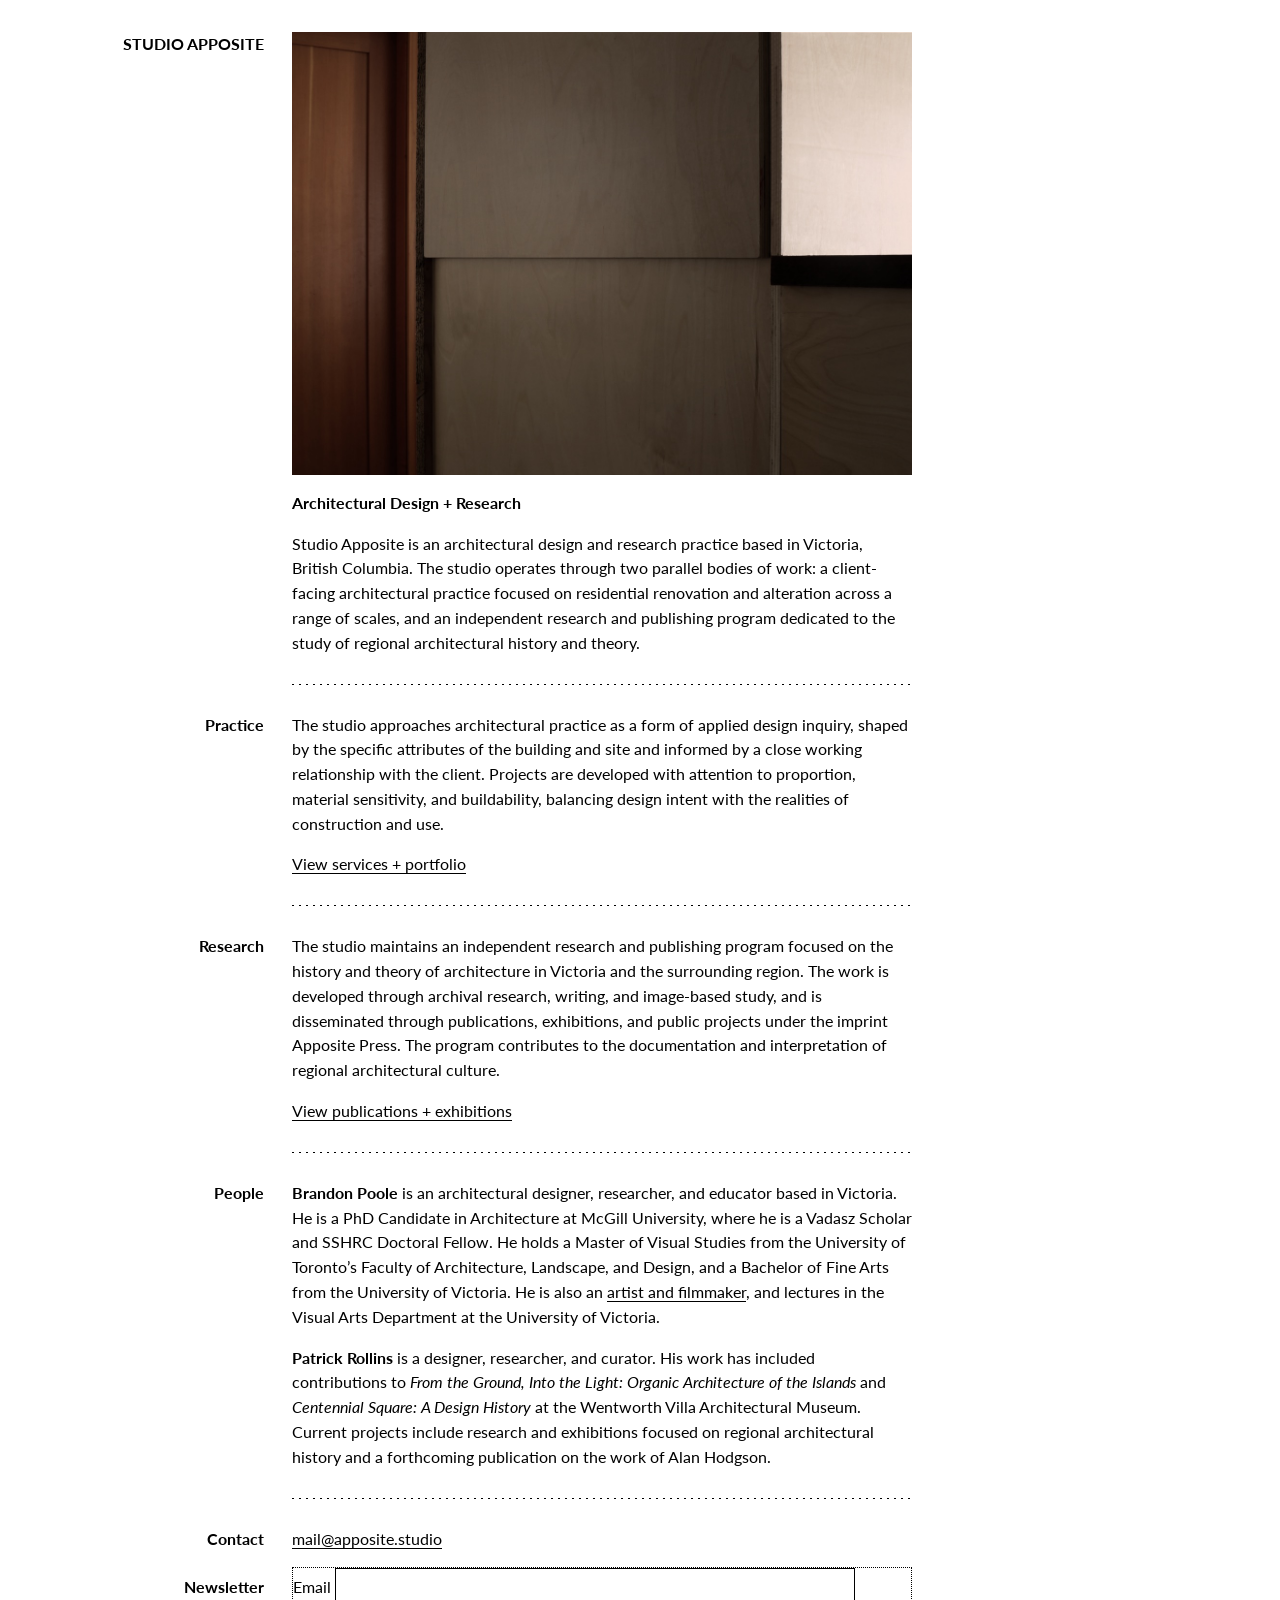
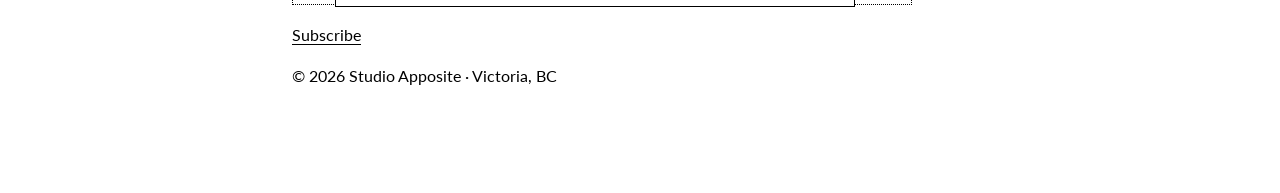
==== index.html @ 128db21f "Update index.html" ====
<!doctype html>
<html lang="en">
<head>

<!-- Google tag (gtag.js) -->
<script async src="https://www.googletagmanager.com/gtag/js?id=G-4Z03LNW37H"></script>
<script>
  window.dataLayer = window.dataLayer || [];
  function gtag(){dataLayer.push(arguments);}
  gtag('js', new Date());

  gtag('config', 'G-4Z03LNW37H');
</script>

  <meta charset="utf-8" />
  <meta name="viewport" content="width=device-width, initial-scale=1" />
  <title>Studio Apposite — Architectural Design + Research | Victoria, BC</title>
  <meta name="description" content="Studio Apposite is an architectural design and research practice based in Victoria, BC, working across renovations, additions, and small-scale interventions." />
  <link rel="icon" href="/favicon.ico" type="image/x-icon">

  <!-- Lato -->
  <link rel="preconnect" href="https://fonts.googleapis.com">
  <link rel="preconnect" href="https://fonts.gstatic.com" crossorigin>
  <link href="https://fonts.googleapis.com/css2?family=Lato:ital,wght@0,400;0,700;1,400;1,700&display=swap" rel="stylesheet">

  <style>
    /* ----------------------------- */
    /* Reset + base                   */
    /* ----------------------------- */
    * { box-sizing: border-box; }
    html, body { margin: 0; padding: 0; }

    body{
      font-family: "Lato", system-ui, -apple-system, Segoe UI, Roboto, Helvetica, Arial, sans-serif;
      font-size: 16px;
      line-height: 1.55;
      color: #000;
      background: #fff;
    }

    html{
      transform: scale(1);
      transform-origin: top left;
    }

    :root{
      --rhythm: 16px;
      --label-col: 240px;
      --gap: 28px;
      --edge: 24px;           /* calmer */
      --content-max: 620px;   /* tune: 520–680 */
    }

    .wrap{
      max-width: 980px;
      margin: 0;
      padding: var(--edge) var(--edge) calc(var(--rhythm) * 6);
    }

    p{ margin: 0 0 calc(var(--rhythm) * 1) 0; }

    .b{ font-weight: 700; }
    .i{ font-style: italic; }
    .sc{ font-variant: small-caps; letter-spacing: 0.02em; }

    /* ----------------------------- */
    /* Links (static underline)       */
    /* ----------------------------- */
    a{
      color:#000;
      text-decoration: underline;
      text-underline-offset: 3px;
      text-decoration-thickness: 1px;
    }

    /* Optional: subtle hover emphasis (no animation) */
    @media (hover:hover){
      a:hover{ text-decoration-thickness: 2px; }
    }

    /* ----------------------------- */
    /* Grid rows + labels             */
    /* ----------------------------- */
    .row{
      display: grid;
      grid-template-columns: var(--label-col) minmax(0, var(--content-max));
      column-gap: var(--gap);
      padding: calc(var(--rhythm) * 0.5) 0;
      align-items: baseline;
      justify-content: start;
    }

    .label{
      font-weight: 700;
      text-align: right;
      padding-top: 0;
    }

    .content p:last-child{ margin-bottom: 0; }

    /* ----------------------------- */
    /* Top block (image + label + text) */
    /* ----------------------------- */
    .top-block{
      grid-template-areas:
        "label media"
        "label content";
      align-items: start;
    }
    .top-block .label{ grid-area: label; }
    .top-block .top-media{ grid-area: media; }
    .top-block .top-content{ grid-area: content; }

    /* Desktop: consistent breathing room under the image */
    .top-block .top-media{
      margin-bottom: calc(var(--rhythm) * 1);
    }

    /* Prevent extra gap at end of top text before the rule */
    .top-block .top-content p:last-child{
      margin-bottom: 0;
    }
    h1.label, h2.label { margin: 0; font-size: inherit; }
    h1.top-kicker { margin: 0 0 calc(var(--rhythm) * 0.75) 0; font-size: inherit; line-height: inherit; }
    h3.b { margin: 0; font-size: inherit; line-height: inherit; }
    /* ----------------------------- */
    /* Rule separators                */
    /* ----------------------------- */
    .rule{
      height: 1px;
      width: 100%;
      background-image: repeating-linear-gradient(
        to right,
        #000 0,
        #000 2px,
        transparent 2px,
        transparent 7px
      );
      transform-origin: 0 50%;
      transform: scaleX(0);
      transition: transform 180ms linear;
    }

    .rulewrap{ margin: calc(var(--rhythm) * 0.75) 0; }

    /* ----------------------------- */
    /* Inputs (global baseline)       */
    /* ----------------------------- */
    input, button{
      font: inherit;
      color: #000;
      background: #fff;
      border: 1px solid #000;
      padding: 6px 8px;
      border-radius: 0;
    }
    button{ cursor: pointer; }
    input{ width: min(520px, 100%); }

    /* ----------------------------- */
    /* Hook image                     */
    /* ----------------------------- */
    .hook-image{
      width: 100%;
      height: auto;
      display: block;
      margin: 0;                  /* spacing handled by container (top-media) */
      border: 0px dotted #000;     /* optional */
      border-radius: 0;
      object-fit: cover;
    }
    /* Newsletter: inline field + underline action */
    .newsletter-inline{
      display: flex;
      align-items: center;
      gap: 18px;
      flex-wrap: wrap;
    }

    .newsletter-submit{
      border: 0;
      padding: 0;
      background: none;
      cursor: pointer;
      text-decoration: underline;
      text-underline-offset: 3px;
      text-decoration-thickness: 1px;
      line-height: 1;
      font: inherit;
      color: #000;
    }

    @media (hover:hover){
      .newsletter-submit:hover{ text-decoration-thickness: 2px; }
    }

    /* Make sure the email box doesn't sprawl too wide */
    .emailfield{
      border: 1px dotted #000;
      width: min(760px, 100%);
      height: 38px;
      display: block;
    }

    /* Mobile: stack naturally */
    @media (max-width: 760px){
      .newsletter-inline{ gap: 12px; }
    /* ----------------------------- */
    /* Colophon                       */
    /* ----------------------------- */
    .colophon{
      margin-top: 5px;
      font-size: 13px;
      line-height: 1.4;
    }

    /* ----------------------------- */
    /* Mobile                         */
    /* ----------------------------- */
    @media (max-width: 760px){
      html{ transform: none; }
      :root{ --edge: 16px; }

      .wrap{
        padding: var(--edge);
        padding-bottom: calc(var(--rhythm) * 6);
      }

      .row{ grid-template-columns: 1fr; }
      .label{ text-align: left; margin-bottom: 6px; padding-top: 0; }

      /* Top block order on mobile: image -> label -> text */
      .top-block{
        grid-template-areas:
          "media"
          "label"
          "content";
        padding-top: 0;
      }

      .top-block .label{
        margin-top: calc(var(--rhythm) * 0.75);
        margin-bottom: 0;
      }

      /* keep breathing room under the image on mobile */
      .top-block .top-media{
        margin-bottom: calc(var(--rhythm) * 1);
      }

      .newsletter-section .label{ padding-top: 0; }

      .newsletter-row{ gap: 12px; }
      .emailfield{ width: 100%; }
      .emailfield-right{ max-width: 52%; }
    }

    @media (prefers-reduced-motion: reduce){
      .rule{ transform: none !important; transition: none !important; }
    }
  </style>
</head>

<body>

<main class="wrap">

  <!-- Top block -->
  <section class="row top-block">
    <h1 class="label">STUDIO APPOSITE</h1>

    <div class="top-media">
      <img
        class="hook-image"
        src="assets/images/Maquinna05.jpg"
        alt="Maquinna Suite detail - Studio Apposite"
        loading="lazy"
        decoding="async"
      />
    </div>

    <div class="top-content">
      <p><span class="b">Architectural Design + Research</span></p>

      <p>
        Studio Apposite is an architectural design and research practice based in Victoria, British Columbia.
        The studio operates through two parallel bodies of work: a client-facing architectural practice focused on residential renovation and alteration across a range of scales,
        and an independent research and publishing program dedicated to the study of regional architectural history and theory.
      </p>
    </div>
  </section>

  <section class="row rulewrap" aria-hidden="true">
    <div class="label"></div>
    <div class="content"><div class="rule"></div></div>
  </section>

  <section class="row" id="practice">
    <h2 class="label">Practice</h2>
    <div class="content">
      <p>
        The studio approaches architectural practice as a form of applied design inquiry, shaped by the specific attributes of the building and site and informed by a close working relationship with the client.
        Projects are developed with attention to proportion, material sensitivity, and buildability, balancing design intent with the realities of construction and use.
      </p>
      <p><a href="practice.html">View services + portfolio</a></p>
    </div>
  </section>

  <section class="row rulewrap" aria-hidden="true">
    <div class="label"></div>
    <div class="content"><div class="rule"></div></div>
  </section>

  <section class="row" id="research">
    <h2 class="label">Research</h2>
    <div class="content">
      <p>
        The studio maintains an independent research and publishing program focused on the history and theory of architecture in Victoria and the surrounding region.
        The work is developed through archival research, writing, and image-based study, and is disseminated through publications, exhibitions, and public projects under the imprint Apposite Press.
        The program contributes to the documentation and interpretation of regional architectural culture.
      </p>

      <p><a href="research.html">View publications + exhibitions</a></p>
    </div>
  </section>

  <section class="row rulewrap" aria-hidden="true">
    <div class="label"></div>
    <div class="content"><div class="rule"></div></div>
  </section>

  <section class="row" id="people">
    <h2 class="label">People</h2>
    <div class="content">
      <p>
        <span class="b">Brandon Poole</span> is an architectural designer, researcher, and educator based in Victoria. He is a PhD Candidate in Architecture at McGill University, where he is a Vadasz Scholar and SSHRC Doctoral Fellow.
        He holds a Master of Visual Studies from the University of Toronto’s Faculty of Architecture, Landscape, and Design, and a Bachelor of Fine Arts from the University of Victoria.
        He is also an <a href="https://brandonpoole.net/">artist and filmmaker</a>, and lectures in the Visual Arts Department at the University of Victoria.
      </p>
      <p>
        <span class="b">Patrick Rollins</span> is a designer, researcher, and curator. His work has included contributions to <span class="i">From the Ground, Into the Light: Organic Architecture of the Islands</span> and
        <span class="i">Centennial Square: A Design History</span> at the Wentworth Villa Architectural Museum.
        Current projects include research and exhibitions focused on regional architectural history and a forthcoming publication on the work of Alan Hodgson.
      </p>
    </div>
  </section>

  <section class="row rulewrap" aria-hidden="true">
    <div class="label"></div>
    <div class="content"><div class="rule"></div></div>
  </section>

  <section class="row" id="contact">
    <h2 class="label">Contact</h2>
    <div class="content">
      <p><a href="mailto:mail@apposite.studio"
  onclick="gtag('event','contact_email_click',{method:'email'});">
  mail@apposite.studio</a></p>

    </div>
  </section>

  <section class="row newsletter-section" id="newsletter">
    <div class="label">Newsletter</div>
    <div class="content">
      <form
        class="newsletter-form"
        action="https://buttondown.com/api/emails/embed-subscribe/studioapposite"
        method="post"
      >
        <input type="hidden" name="tag" value="research" />
        <input type="hidden" name="metadata[source]" value="index" />

        <input type="text" name="bd_hp" tabindex="-1" autocomplete="off"
               style="position:absolute;left:-5000px;" aria-hidden="true">

        <div class="newsletter-inline">
          <label class="emailfield" for="bd-email">
            <span class="emailfield-left">Email</span>
            <input
              id="bd-email"
              type="email"
              name="email"
              required
              aria-label="Email address"
              autocomplete="email"
              inputmode="email"
            />
          </label>

          <button type="submit" class="newsletter-submit">Subscribe</button>
        </div>
      </form>
    </div>
  </section>


    <section class="row" id="colophon">
      <div class="label"></div>
      <div class="content">
        <p class="colophon">© <span id="y"></span> Studio Apposite · Victoria, BC</p>
      </div>
    </section>
</main>

<script>
  // Year
  document.getElementById("y").textContent = new Date().getFullYear();

  // Animate only the dashed rules on first view (no content opacity changes)
  const prefersReduced = window.matchMedia("(prefers-reduced-motion: reduce)").matches;
  const ruleEls = Array.from(document.querySelectorAll(".rule"));

  if (!prefersReduced && "IntersectionObserver" in window) {
    const io = new IntersectionObserver((entries) => {
      entries.forEach((entry) => {
        if (!entry.isIntersecting) return;
        const el = entry.target;
        el.style.transform = "scaleX(1)";
        io.unobserve(el);
      });
    }, { root: null, rootMargin: "0px 0px -12% 0px", threshold: 0.01 });

    ruleEls.forEach(el => io.observe(el));
  } else {
    ruleEls.forEach(el => { el.style.transform = "scaleX(1)"; });
  }

  // Buttondown honeypot guard + hint hide (only if newsletter is enabled)
  (function(){
    const hp = document.querySelector('input[name="bd_hp"]');
    const form = hp ? hp.closest("form") : null;
    if (form) {
      form.addEventListener("submit", (e) => {
        if (hp.value) e.preventDefault();
      });
    }

    const input = document.getElementById("bd-email");
    if (!input) return;
    const wrap = input.closest(".emailfield");
    if (!wrap) return;

    function sync(){
      wrap.classList.toggle("has-value", !!input.value.trim());
    }
    input.addEventListener("input", sync);
    sync();
  })();
</script>

</body>
</html>
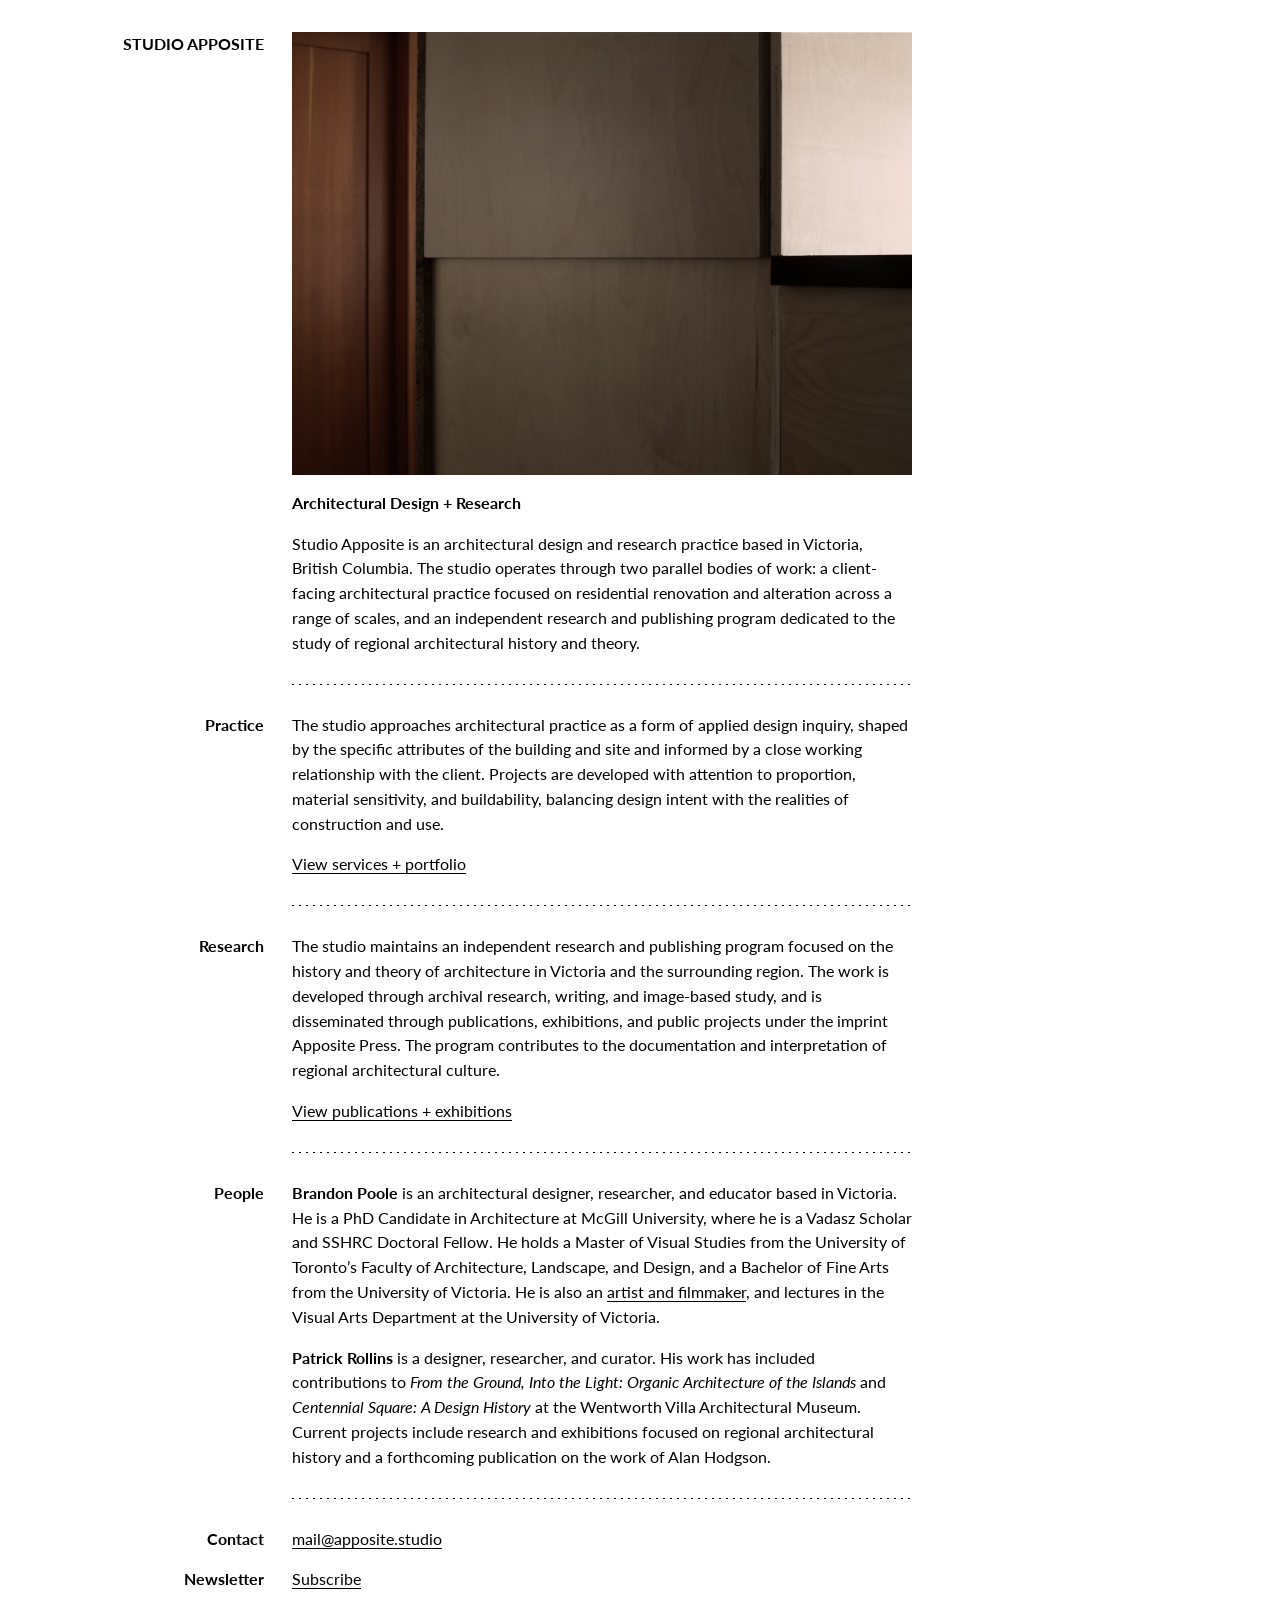
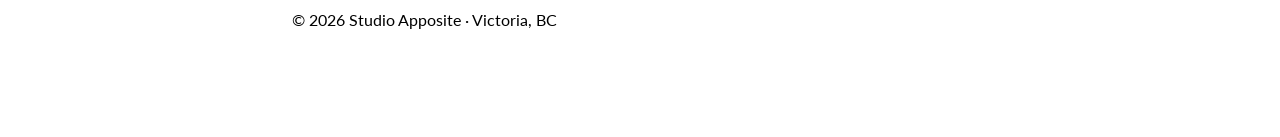
==== commit ee3ba68e: "Update index.html" ====
--- a/index.html
+++ b/index.html
@@ -257,7 +257,7 @@
 
     @media (prefers-reduced-motion: reduce){
       .rule{ transform: none !important; transition: none !important; }
-    }
+    }}
   </style>
 </head>
 
@@ -360,47 +360,22 @@
     </div>
   </section>
 
-  <section class="row newsletter-section" id="newsletter">
-    <div class="label">Newsletter</div>
-    <div class="content">
-      <form
-        class="newsletter-form"
-        action="https://buttondown.com/api/emails/embed-subscribe/studioapposite"
-        method="post"
-      >
-        <input type="hidden" name="tag" value="research" />
-        <input type="hidden" name="metadata[source]" value="index" />
-
-        <input type="text" name="bd_hp" tabindex="-1" autocomplete="off"
-               style="position:absolute;left:-5000px;" aria-hidden="true">
-
-        <div class="newsletter-inline">
-          <label class="emailfield" for="bd-email">
-            <span class="emailfield-left">Email</span>
-            <input
-              id="bd-email"
-              type="email"
-              name="email"
-              required
-              aria-label="Email address"
-              autocomplete="email"
-              inputmode="email"
-            />
-          </label>
-
-          <button type="submit" class="newsletter-submit">Subscribe</button>
-        </div>
-      </form>
-    </div>
-  </section>
-
-
-    <section class="row" id="colophon">
-      <div class="label"></div>
-      <div class="content">
-        <p class="colophon">© <span id="y"></span> Studio Apposite · Victoria, BC</p>
-      </div>
-    </section>
+  <section class="row" id="newsletter">
+    <h2 class="label">Newsletter</h2>
+    <div class="content">
+      <p><a href="https://buttondown.com/studioapposite">Subscribe</a></p>
+    </div>
+  </section>
+
+
+  <section class="row" id="colophon">
+    <div class="label"></div>
+    <div class="content">
+      <p class="colophon">© <span id="y"></span> Studio Apposite · Victoria, BC</p>
+    </div>
+  </section>
+
+
 </main>
 
 <script>
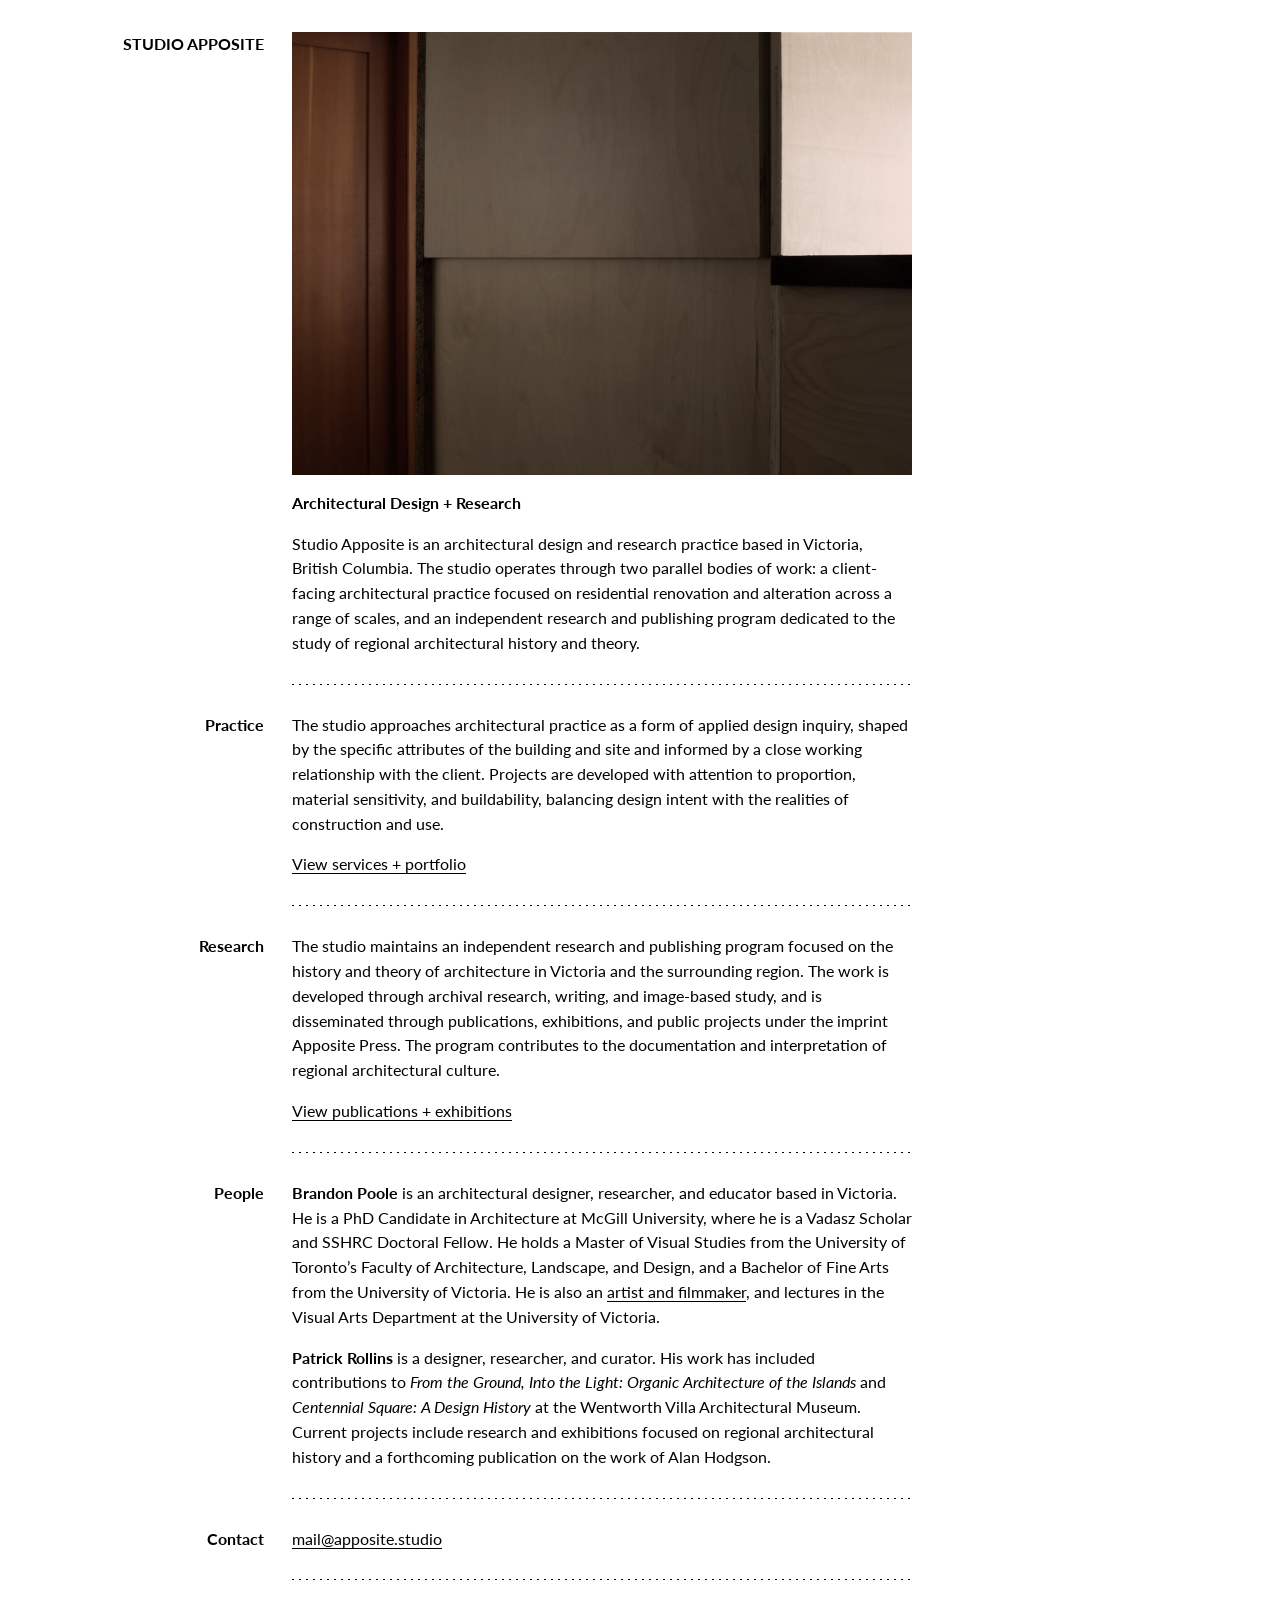
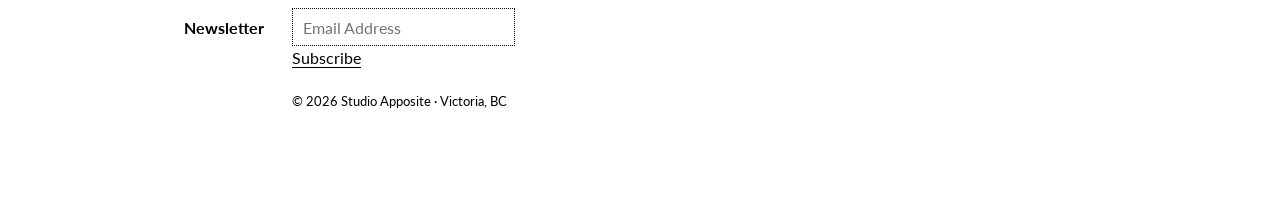
==== commit 88c33798: "Update index.html" ====
--- a/index.html
+++ b/index.html
@@ -1,16 +1,14 @@
 <!doctype html>
 <html lang="en">
 <head>
-
-<!-- Google tag (gtag.js) -->
-<script async src="https://www.googletagmanager.com/gtag/js?id=G-4Z03LNW37H"></script>
-<script>
-  window.dataLayer = window.dataLayer || [];
-  function gtag(){dataLayer.push(arguments);}
-  gtag('js', new Date());
-
-  gtag('config', 'G-4Z03LNW37H');
-</script>
+  <!-- Google tag (gtag.js) -->
+  <script async src="https://www.googletagmanager.com/gtag/js?id=G-4Z03LNW37H"></script>
+  <script>
+    window.dataLayer = window.dataLayer || [];
+    function gtag(){dataLayer.push(arguments);}
+    gtag('js', new Date());
+    gtag('config', 'G-4Z03LNW37H');
+  </script>
 
   <meta charset="utf-8" />
   <meta name="viewport" content="width=device-width, initial-scale=1" />
@@ -22,6 +20,9 @@
   <link rel="preconnect" href="https://fonts.googleapis.com">
   <link rel="preconnect" href="https://fonts.gstatic.com" crossorigin>
   <link href="https://fonts.googleapis.com/css2?family=Lato:ital,wght@0,400;0,700;1,400;1,700&display=swap" rel="stylesheet">
+
+  <!-- Kit (ConvertKit) embed script (load once) -->
+  <script async src="https://f.convertkit.com/ckjs/ck.5.js"></script>
 
   <style>
     /* ----------------------------- */
@@ -38,17 +39,12 @@
       background: #fff;
     }
 
-    html{
-      transform: scale(1);
-      transform-origin: top left;
-    }
-
     :root{
       --rhythm: 16px;
       --label-col: 240px;
       --gap: 28px;
-      --edge: 24px;           /* calmer */
-      --content-max: 620px;   /* tune: 520–680 */
+      --edge: 24px;
+      --content-max: 620px;
     }
 
     .wrap{
@@ -58,29 +54,22 @@
     }
 
     p{ margin: 0 0 calc(var(--rhythm) * 1) 0; }
-
     .b{ font-weight: 700; }
     .i{ font-style: italic; }
     .sc{ font-variant: small-caps; letter-spacing: 0.02em; }
 
-    /* ----------------------------- */
-    /* Links (static underline)       */
-    /* ----------------------------- */
+    /* Links (static underline) */
     a{
       color:#000;
       text-decoration: underline;
       text-underline-offset: 3px;
       text-decoration-thickness: 1px;
     }
-
-    /* Optional: subtle hover emphasis (no animation) */
     @media (hover:hover){
       a:hover{ text-decoration-thickness: 2px; }
     }
 
-    /* ----------------------------- */
-    /* Grid rows + labels             */
-    /* ----------------------------- */
+    /* Grid rows + labels */
     .row{
       display: grid;
       grid-template-columns: var(--label-col) minmax(0, var(--content-max));
@@ -96,11 +85,10 @@
       padding-top: 0;
     }
 
+    h1.label, h2.label { margin: 0; font-size: inherit; }
     .content p:last-child{ margin-bottom: 0; }
 
-    /* ----------------------------- */
-    /* Top block (image + label + text) */
-    /* ----------------------------- */
+    /* Top block */
     .top-block{
       grid-template-areas:
         "label media"
@@ -110,22 +98,21 @@
     .top-block .label{ grid-area: label; }
     .top-block .top-media{ grid-area: media; }
     .top-block .top-content{ grid-area: content; }
-
-    /* Desktop: consistent breathing room under the image */
-    .top-block .top-media{
-      margin-bottom: calc(var(--rhythm) * 1);
-    }
-
-    /* Prevent extra gap at end of top text before the rule */
-    .top-block .top-content p:last-child{
-      margin-bottom: 0;
-    }
-    h1.label, h2.label { margin: 0; font-size: inherit; }
-    h1.top-kicker { margin: 0 0 calc(var(--rhythm) * 0.75) 0; font-size: inherit; line-height: inherit; }
-    h3.b { margin: 0; font-size: inherit; line-height: inherit; }
-    /* ----------------------------- */
-    /* Rule separators                */
-    /* ----------------------------- */
+    .top-block .top-media{ margin-bottom: calc(var(--rhythm) * 1); }
+    .top-block .top-content p:last-child{ margin-bottom: 0; }
+
+    /* Hook image */
+    .hook-image{
+      width: 100%;
+      height: auto;
+      display: block;
+      margin: 0;
+      border: 0;
+      border-radius: 0;
+      object-fit: cover;
+    }
+
+    /* Rule separators */
     .rule{
       height: 1px;
       width: 100%;
@@ -140,74 +127,9 @@
       transform: scaleX(0);
       transition: transform 180ms linear;
     }
-
     .rulewrap{ margin: calc(var(--rhythm) * 0.75) 0; }
 
-    /* ----------------------------- */
-    /* Inputs (global baseline)       */
-    /* ----------------------------- */
-    input, button{
-      font: inherit;
-      color: #000;
-      background: #fff;
-      border: 1px solid #000;
-      padding: 6px 8px;
-      border-radius: 0;
-    }
-    button{ cursor: pointer; }
-    input{ width: min(520px, 100%); }
-
-    /* ----------------------------- */
-    /* Hook image                     */
-    /* ----------------------------- */
-    .hook-image{
-      width: 100%;
-      height: auto;
-      display: block;
-      margin: 0;                  /* spacing handled by container (top-media) */
-      border: 0px dotted #000;     /* optional */
-      border-radius: 0;
-      object-fit: cover;
-    }
-    /* Newsletter: inline field + underline action */
-    .newsletter-inline{
-      display: flex;
-      align-items: center;
-      gap: 18px;
-      flex-wrap: wrap;
-    }
-
-    .newsletter-submit{
-      border: 0;
-      padding: 0;
-      background: none;
-      cursor: pointer;
-      text-decoration: underline;
-      text-underline-offset: 3px;
-      text-decoration-thickness: 1px;
-      line-height: 1;
-      font: inherit;
-      color: #000;
-    }
-
-    @media (hover:hover){
-      .newsletter-submit:hover{ text-decoration-thickness: 2px; }
-    }
-
-    /* Make sure the email box doesn't sprawl too wide */
-    .emailfield{
-      border: 1px dotted #000;
-      width: min(760px, 100%);
-      height: 38px;
-      display: block;
-    }
-
-    /* Mobile: stack naturally */
-    @media (max-width: 760px){
-      .newsletter-inline{ gap: 12px; }
-    /* ----------------------------- */
-    /* Colophon                       */
-    /* ----------------------------- */
+    /* Colophon */
     .colophon{
       margin-top: 5px;
       font-size: 13px;
@@ -215,10 +137,85 @@
     }
 
     /* ----------------------------- */
+    /* Kit inline form — Apposite overrides */
+    /* ----------------------------- */
+    .apposite-kit{ max-width: 100% !important; }
+
+    .apposite-kit .formkit-fields{
+      margin: 0 !important;
+      align-items: center !important;
+    }
+
+    /* Use flex gap if present; fall back to margins */
+    .apposite-kit .formkit-fields{ gap: 18px !important; }
+
+    .apposite-kit .formkit-field,
+    .apposite-kit .formkit-submit{
+      margin: 0 !important;
+    }
+
+    .apposite-kit .formkit-input{
+      border: 1px dotted #000 !important;
+      border-radius: 0 !important;
+      background: transparent !important;
+      color: #000 !important;
+      padding: 6px 10px !important;
+      font: inherit !important;
+      height: 38px !important;
+      line-height: 1.2 !important;
+    }
+    .apposite-kit .formkit-input:focus{
+      outline: none !important;
+      border-color: #000 !important;
+    }
+
+    /* Button behaves like underlined link */
+    .apposite-kit .formkit-submit{
+      background: none !important;
+      color: #000 !important;
+      border: 0 !important;
+      border-radius: 0 !important;
+      padding: 0 !important;
+      font: inherit !important;
+      width: auto !important;
+      cursor: pointer !important;
+      margin-bottom: 0 !important;
+    }
+    .apposite-kit .formkit-submit > span{
+      display: inline !important;
+      padding: 0 !important;
+      text-decoration: underline !important;
+      text-underline-offset: 3px !important;
+      text-decoration-thickness: 1px !important;
+      background: none !important;
+    }
+    @media (hover:hover){
+      .apposite-kit .formkit-submit:hover > span{
+        text-decoration-thickness: 2px !important;
+      }
+    }
+
+    /* Hide “Built with Kit” */
+    .apposite-kit .formkit-powered-by-convertkit-container{
+      display: none !important;
+    }
+
+    /* Alerts: keep minimal */
+    .apposite-kit .formkit-alert{
+      border: 1px dotted #000 !important;
+      border-radius: 0 !important;
+      background: transparent !important;
+      color: #000 !important;
+      padding: 8px 10px !important;
+      margin: 12px 0 0 0 !important;
+      text-align: left !important;
+    }
+    .apposite-kit .formkit-alert:empty{ display: none !important; }
+
+    /* ----------------------------- */
     /* Mobile                         */
     /* ----------------------------- */
     @media (max-width: 760px){
-      html{ transform: none; }
       :root{ --edge: 16px; }
 
       .wrap{
@@ -243,186 +240,190 @@
         margin-bottom: 0;
       }
 
-      /* keep breathing room under the image on mobile */
       .top-block .top-media{
         margin-bottom: calc(var(--rhythm) * 1);
       }
-
-      .newsletter-section .label{ padding-top: 0; }
-
-      .newsletter-row{ gap: 12px; }
-      .emailfield{ width: 100%; }
-      .emailfield-right{ max-width: 52%; }
     }
 
     @media (prefers-reduced-motion: reduce){
       .rule{ transform: none !important; transition: none !important; }
-    }}
+    }
   </style>
 </head>
 
 <body>
-
-<main class="wrap">
-
-  <!-- Top block -->
-  <section class="row top-block">
-    <h1 class="label">STUDIO APPOSITE</h1>
-
-    <div class="top-media">
-      <img
-        class="hook-image"
-        src="assets/images/Maquinna05.jpg"
-        alt="Maquinna Suite detail - Studio Apposite"
-        loading="lazy"
-        decoding="async"
-      />
-    </div>
-
-    <div class="top-content">
-      <p><span class="b">Architectural Design + Research</span></p>
-
-      <p>
-        Studio Apposite is an architectural design and research practice based in Victoria, British Columbia.
-        The studio operates through two parallel bodies of work: a client-facing architectural practice focused on residential renovation and alteration across a range of scales,
-        and an independent research and publishing program dedicated to the study of regional architectural history and theory.
-      </p>
-    </div>
-  </section>
-
-  <section class="row rulewrap" aria-hidden="true">
-    <div class="label"></div>
-    <div class="content"><div class="rule"></div></div>
-  </section>
-
-  <section class="row" id="practice">
-    <h2 class="label">Practice</h2>
-    <div class="content">
-      <p>
-        The studio approaches architectural practice as a form of applied design inquiry, shaped by the specific attributes of the building and site and informed by a close working relationship with the client.
-        Projects are developed with attention to proportion, material sensitivity, and buildability, balancing design intent with the realities of construction and use.
-      </p>
-      <p><a href="practice.html">View services + portfolio</a></p>
-    </div>
-  </section>
-
-  <section class="row rulewrap" aria-hidden="true">
-    <div class="label"></div>
-    <div class="content"><div class="rule"></div></div>
-  </section>
-
-  <section class="row" id="research">
-    <h2 class="label">Research</h2>
-    <div class="content">
-      <p>
-        The studio maintains an independent research and publishing program focused on the history and theory of architecture in Victoria and the surrounding region.
-        The work is developed through archival research, writing, and image-based study, and is disseminated through publications, exhibitions, and public projects under the imprint Apposite Press.
-        The program contributes to the documentation and interpretation of regional architectural culture.
-      </p>
-
-      <p><a href="research.html">View publications + exhibitions</a></p>
-    </div>
-  </section>
-
-  <section class="row rulewrap" aria-hidden="true">
-    <div class="label"></div>
-    <div class="content"><div class="rule"></div></div>
-  </section>
-
-  <section class="row" id="people">
-    <h2 class="label">People</h2>
-    <div class="content">
-      <p>
-        <span class="b">Brandon Poole</span> is an architectural designer, researcher, and educator based in Victoria. He is a PhD Candidate in Architecture at McGill University, where he is a Vadasz Scholar and SSHRC Doctoral Fellow.
-        He holds a Master of Visual Studies from the University of Toronto’s Faculty of Architecture, Landscape, and Design, and a Bachelor of Fine Arts from the University of Victoria.
-        He is also an <a href="https://brandonpoole.net/">artist and filmmaker</a>, and lectures in the Visual Arts Department at the University of Victoria.
-      </p>
-      <p>
-        <span class="b">Patrick Rollins</span> is a designer, researcher, and curator. His work has included contributions to <span class="i">From the Ground, Into the Light: Organic Architecture of the Islands</span> and
-        <span class="i">Centennial Square: A Design History</span> at the Wentworth Villa Architectural Museum.
-        Current projects include research and exhibitions focused on regional architectural history and a forthcoming publication on the work of Alan Hodgson.
-      </p>
-    </div>
-  </section>
-
-  <section class="row rulewrap" aria-hidden="true">
-    <div class="label"></div>
-    <div class="content"><div class="rule"></div></div>
-  </section>
-
-  <section class="row" id="contact">
-    <h2 class="label">Contact</h2>
-    <div class="content">
-      <p><a href="mailto:mail@apposite.studio"
-  onclick="gtag('event','contact_email_click',{method:'email'});">
-  mail@apposite.studio</a></p>
-
-    </div>
-  </section>
-
-  <section class="row" id="newsletter">
-    <h2 class="label">Newsletter</h2>
-    <div class="content">
-      <p><a href="https://buttondown.com/studioapposite">Subscribe</a></p>
-    </div>
-  </section>
-
-
-  <section class="row" id="colophon">
-    <div class="label"></div>
-    <div class="content">
-      <p class="colophon">© <span id="y"></span> Studio Apposite · Victoria, BC</p>
-    </div>
-  </section>
-
-
-</main>
-
-<script>
-  // Year
-  document.getElementById("y").textContent = new Date().getFullYear();
-
-  // Animate only the dashed rules on first view (no content opacity changes)
-  const prefersReduced = window.matchMedia("(prefers-reduced-motion: reduce)").matches;
-  const ruleEls = Array.from(document.querySelectorAll(".rule"));
-
-  if (!prefersReduced && "IntersectionObserver" in window) {
-    const io = new IntersectionObserver((entries) => {
-      entries.forEach((entry) => {
-        if (!entry.isIntersecting) return;
-        const el = entry.target;
-        el.style.transform = "scaleX(1)";
-        io.unobserve(el);
-      });
-    }, { root: null, rootMargin: "0px 0px -12% 0px", threshold: 0.01 });
-
-    ruleEls.forEach(el => io.observe(el));
-  } else {
-    ruleEls.forEach(el => { el.style.transform = "scaleX(1)"; });
-  }
-
-  // Buttondown honeypot guard + hint hide (only if newsletter is enabled)
-  (function(){
-    const hp = document.querySelector('input[name="bd_hp"]');
-    const form = hp ? hp.closest("form") : null;
-    if (form) {
-      form.addEventListener("submit", (e) => {
-        if (hp.value) e.preventDefault();
-      });
-    }
-
-    const input = document.getElementById("bd-email");
-    if (!input) return;
-    const wrap = input.closest(".emailfield");
-    if (!wrap) return;
-
-    function sync(){
-      wrap.classList.toggle("has-value", !!input.value.trim());
-    }
-    input.addEventListener("input", sync);
-    sync();
-  })();
-</script>
-
+  <main class="wrap">
+
+    <!-- Top block -->
+    <section class="row top-block">
+      <h1 class="label">STUDIO APPOSITE</h1>
+
+      <div class="top-media">
+        <img
+          class="hook-image"
+          src="assets/images/Maquinna05.jpg"
+          alt="Maquinna Suite detail — Studio Apposite"
+          loading="lazy"
+          decoding="async"
+        />
+      </div>
+
+      <div class="top-content">
+        <p><span class="b">Architectural Design + Research</span></p>
+        <p>
+          Studio Apposite is an architectural design and research practice based in Victoria, British Columbia.
+          The studio operates through two parallel bodies of work: a client-facing architectural practice focused on residential renovation and alteration across a range of scales,
+          and an independent research and publishing program dedicated to the study of regional architectural history and theory.
+        </p>
+      </div>
+    </section>
+
+    <section class="row rulewrap" aria-hidden="true">
+      <div class="label"></div>
+      <div class="content"><div class="rule"></div></div>
+    </section>
+
+    <section class="row" id="practice">
+      <h2 class="label">Practice</h2>
+      <div class="content">
+        <p>
+          The studio approaches architectural practice as a form of applied design inquiry, shaped by the specific attributes of the building and site and informed by a close working relationship with the client.
+          Projects are developed with attention to proportion, material sensitivity, and buildability, balancing design intent with the realities of construction and use.
+        </p>
+        <p><a href="practice.html">View services + portfolio</a></p>
+      </div>
+    </section>
+
+    <section class="row rulewrap" aria-hidden="true">
+      <div class="label"></div>
+      <div class="content"><div class="rule"></div></div>
+    </section>
+
+    <section class="row" id="research">
+      <h2 class="label">Research</h2>
+      <div class="content">
+        <p>
+          The studio maintains an independent research and publishing program focused on the history and theory of architecture in Victoria and the surrounding region.
+          The work is developed through archival research, writing, and image-based study, and is disseminated through publications, exhibitions, and public projects under the imprint Apposite Press.
+          The program contributes to the documentation and interpretation of regional architectural culture.
+        </p>
+        <p><a href="research.html">View publications + exhibitions</a></p>
+      </div>
+    </section>
+
+    <section class="row rulewrap" aria-hidden="true">
+      <div class="label"></div>
+      <div class="content"><div class="rule"></div></div>
+    </section>
+
+    <section class="row" id="people">
+      <h2 class="label">People</h2>
+      <div class="content">
+        <p>
+          <span class="b">Brandon Poole</span> is an architectural designer, researcher, and educator based in Victoria. He is a PhD Candidate in Architecture at McGill University, where he is a Vadasz Scholar and SSHRC Doctoral Fellow.
+          He holds a Master of Visual Studies from the University of Toronto’s Faculty of Architecture, Landscape, and Design, and a Bachelor of Fine Arts from the University of Victoria.
+          He is also an <a href="https://brandonpoole.net/">artist and filmmaker</a>, and lectures in the Visual Arts Department at the University of Victoria.
+        </p>
+        <p>
+          <span class="b">Patrick Rollins</span> is a designer, researcher, and curator. His work has included contributions to <span class="i">From the Ground, Into the Light: Organic Architecture of the Islands</span> and
+          <span class="i">Centennial Square: A Design History</span> at the Wentworth Villa Architectural Museum.
+          Current projects include research and exhibitions focused on regional architectural history and a forthcoming publication on the work of Alan Hodgson.
+        </p>
+      </div>
+    </section>
+
+    <section class="row rulewrap" aria-hidden="true">
+      <div class="label"></div>
+      <div class="content"><div class="rule"></div></div>
+    </section>
+
+    <section class="row" id="contact">
+      <h2 class="label">Contact</h2>
+      <div class="content">
+        <p>
+          <a href="mailto:mail@apposite.studio"
+             onclick="gtag('event','contact_email_click',{method:'email'});">
+            mail@apposite.studio
+          </a>
+        </p>
+      </div>
+    </section>
+
+    <section class="row rulewrap" aria-hidden="true">
+      <div class="label"></div>
+      <div class="content"><div class="rule"></div></div>
+    </section>
+
+    <section class="row" id="newsletter">
+      <h2 class="label">Newsletter</h2>
+      <div class="content">
+        <form
+          action="https://app.kit.com/forms/8946151/subscriptions"
+          class="seva-form formkit-form apposite-kit"
+          method="post"
+          data-sv-form="8946151"
+          data-uid="f116d056d3"
+          data-format="inline"
+          data-version="5"
+        >
+          <div data-style="clean">
+            <ul class="formkit-alert formkit-alert-error" data-element="errors" data-group="alert"></ul>
+
+            <div data-element="fields" data-stacked="false" class="seva-fields formkit-fields">
+              <div class="formkit-field">
+                <input
+                  class="formkit-input"
+                  name="email_address"
+                  aria-label="Email Address"
+                  placeholder="Email Address"
+                  required
+                  type="email"
+                  autocomplete="email"
+                  inputmode="email"
+                >
+              </div>
+
+              <button data-element="submit" class="formkit-submit">
+                <span>Subscribe</span>
+              </button>
+            </div>
+
+            <div class="formkit-alert formkit-alert-success" data-element="success" data-group="alert"></div>
+          </div>
+        </form>
+      </div>
+    </section>
+
+    <section class="row" id="colophon">
+      <div class="label"></div>
+      <div class="content">
+        <p class="colophon">© <span id="y"></span> Studio Apposite · Victoria, BC</p>
+      </div>
+    </section>
+
+  </main>
+
+  <script>
+    // Year
+    document.getElementById("y").textContent = new Date().getFullYear();
+
+    // Animate dashed rules on first view
+    const prefersReduced = window.matchMedia("(prefers-reduced-motion: reduce)").matches;
+    const ruleEls = Array.from(document.querySelectorAll(".rule"));
+
+    if (!prefersReduced && "IntersectionObserver" in window) {
+      const io = new IntersectionObserver((entries) => {
+        entries.forEach((entry) => {
+          if (!entry.isIntersecting) return;
+          entry.target.style.transform = "scaleX(1)";
+          io.unobserve(entry.target);
+        });
+      }, { root: null, rootMargin: "0px 0px -12% 0px", threshold: 0.01 });
+
+      ruleEls.forEach(el => io.observe(el));
+    } else {
+      ruleEls.forEach(el => { el.style.transform = "scaleX(1)"; });
+    }
+  </script>
 </body>
 </html>
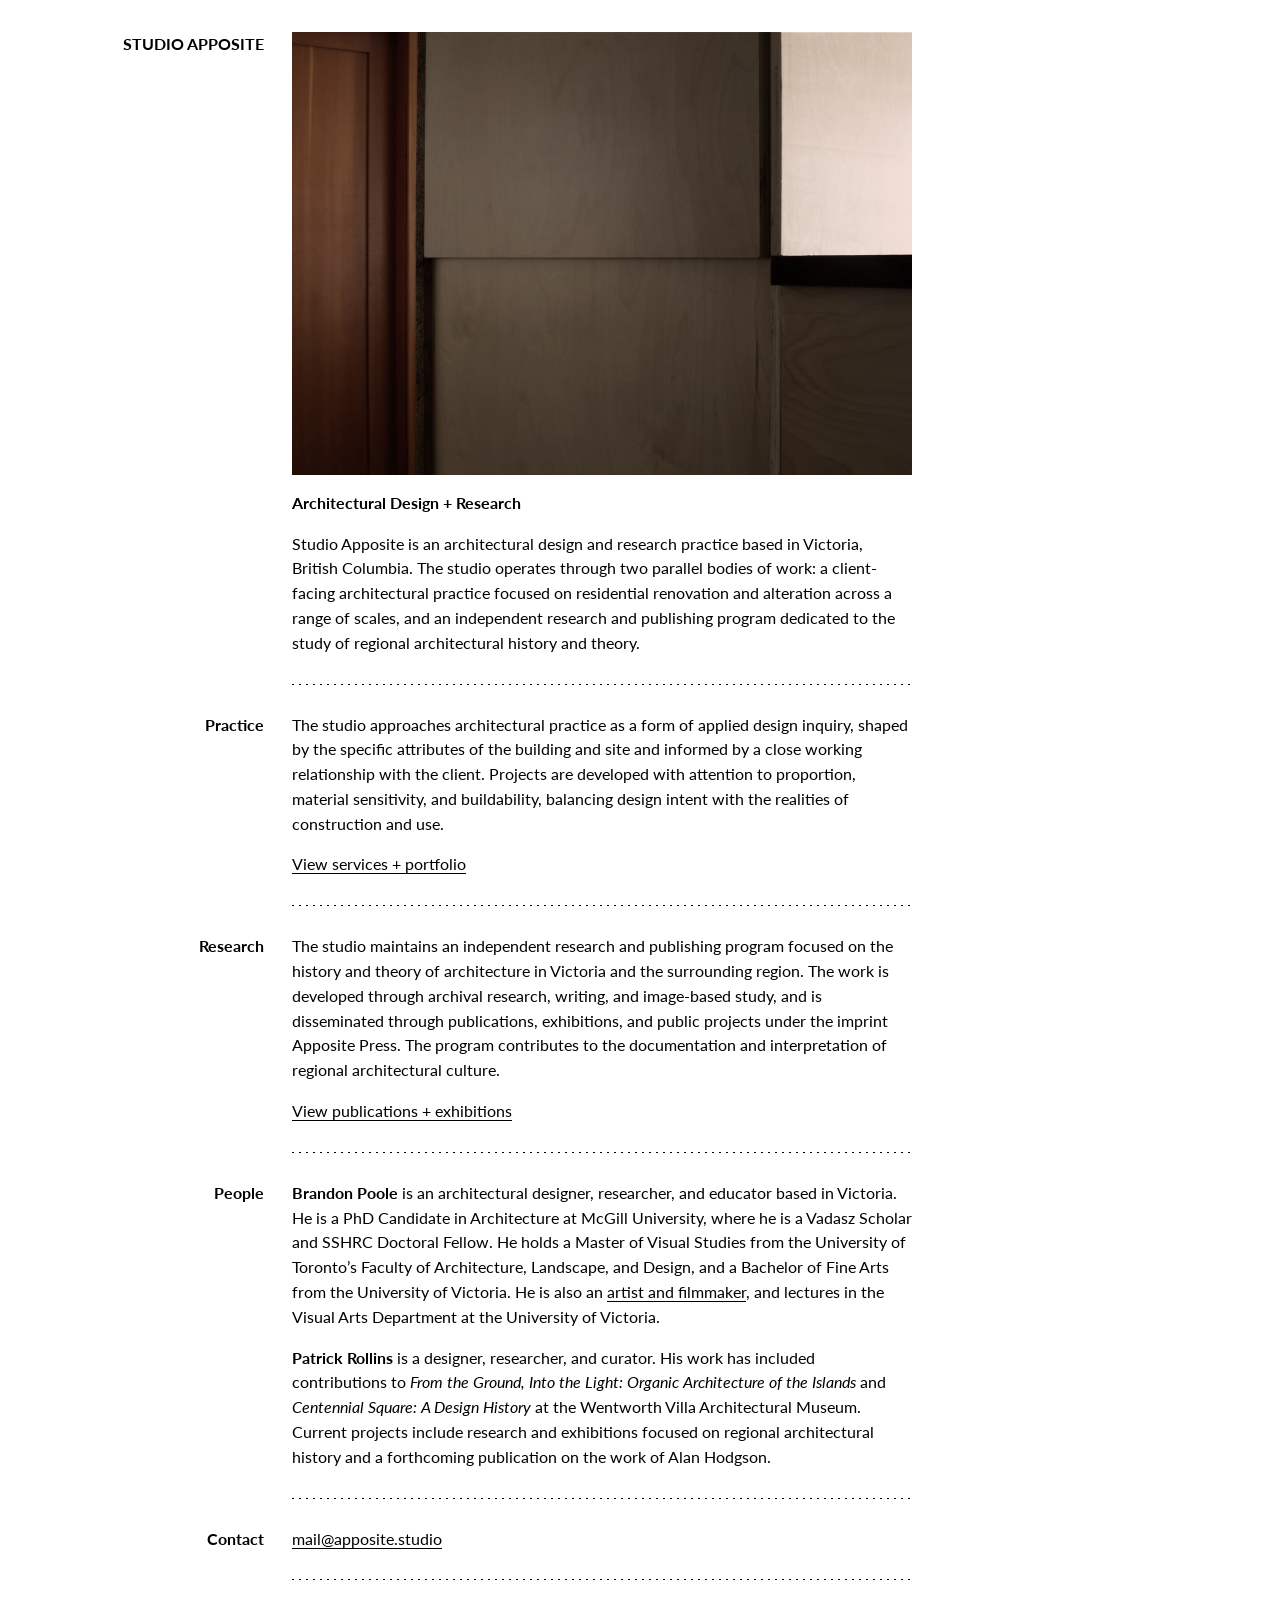
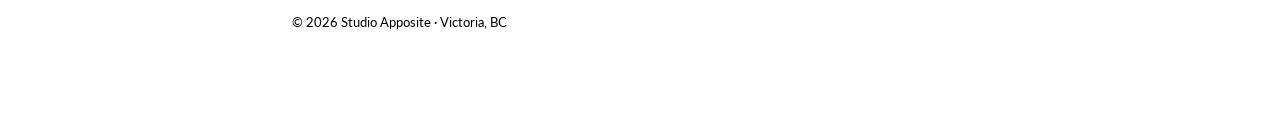
==== commit 6eb54a7e: "new" ====
--- a/index.html
+++ b/index.html
@@ -354,46 +354,6 @@
       <div class="content"><div class="rule"></div></div>
     </section>
 
-    <section class="row" id="newsletter">
-      <h2 class="label">Newsletter</h2>
-      <div class="content">
-        <form
-          action="https://app.kit.com/forms/8946151/subscriptions"
-          class="seva-form formkit-form apposite-kit"
-          method="post"
-          data-sv-form="8946151"
-          data-uid="f116d056d3"
-          data-format="inline"
-          data-version="5"
-        >
-          <div data-style="clean">
-            <ul class="formkit-alert formkit-alert-error" data-element="errors" data-group="alert"></ul>
-
-            <div data-element="fields" data-stacked="false" class="seva-fields formkit-fields">
-              <div class="formkit-field">
-                <input
-                  class="formkit-input"
-                  name="email_address"
-                  aria-label="Email Address"
-                  placeholder="Email Address"
-                  required
-                  type="email"
-                  autocomplete="email"
-                  inputmode="email"
-                >
-              </div>
-
-              <button data-element="submit" class="formkit-submit">
-                <span>Subscribe</span>
-              </button>
-            </div>
-
-            <div class="formkit-alert formkit-alert-success" data-element="success" data-group="alert"></div>
-          </div>
-        </form>
-      </div>
-    </section>
-
     <section class="row" id="colophon">
       <div class="label"></div>
       <div class="content">
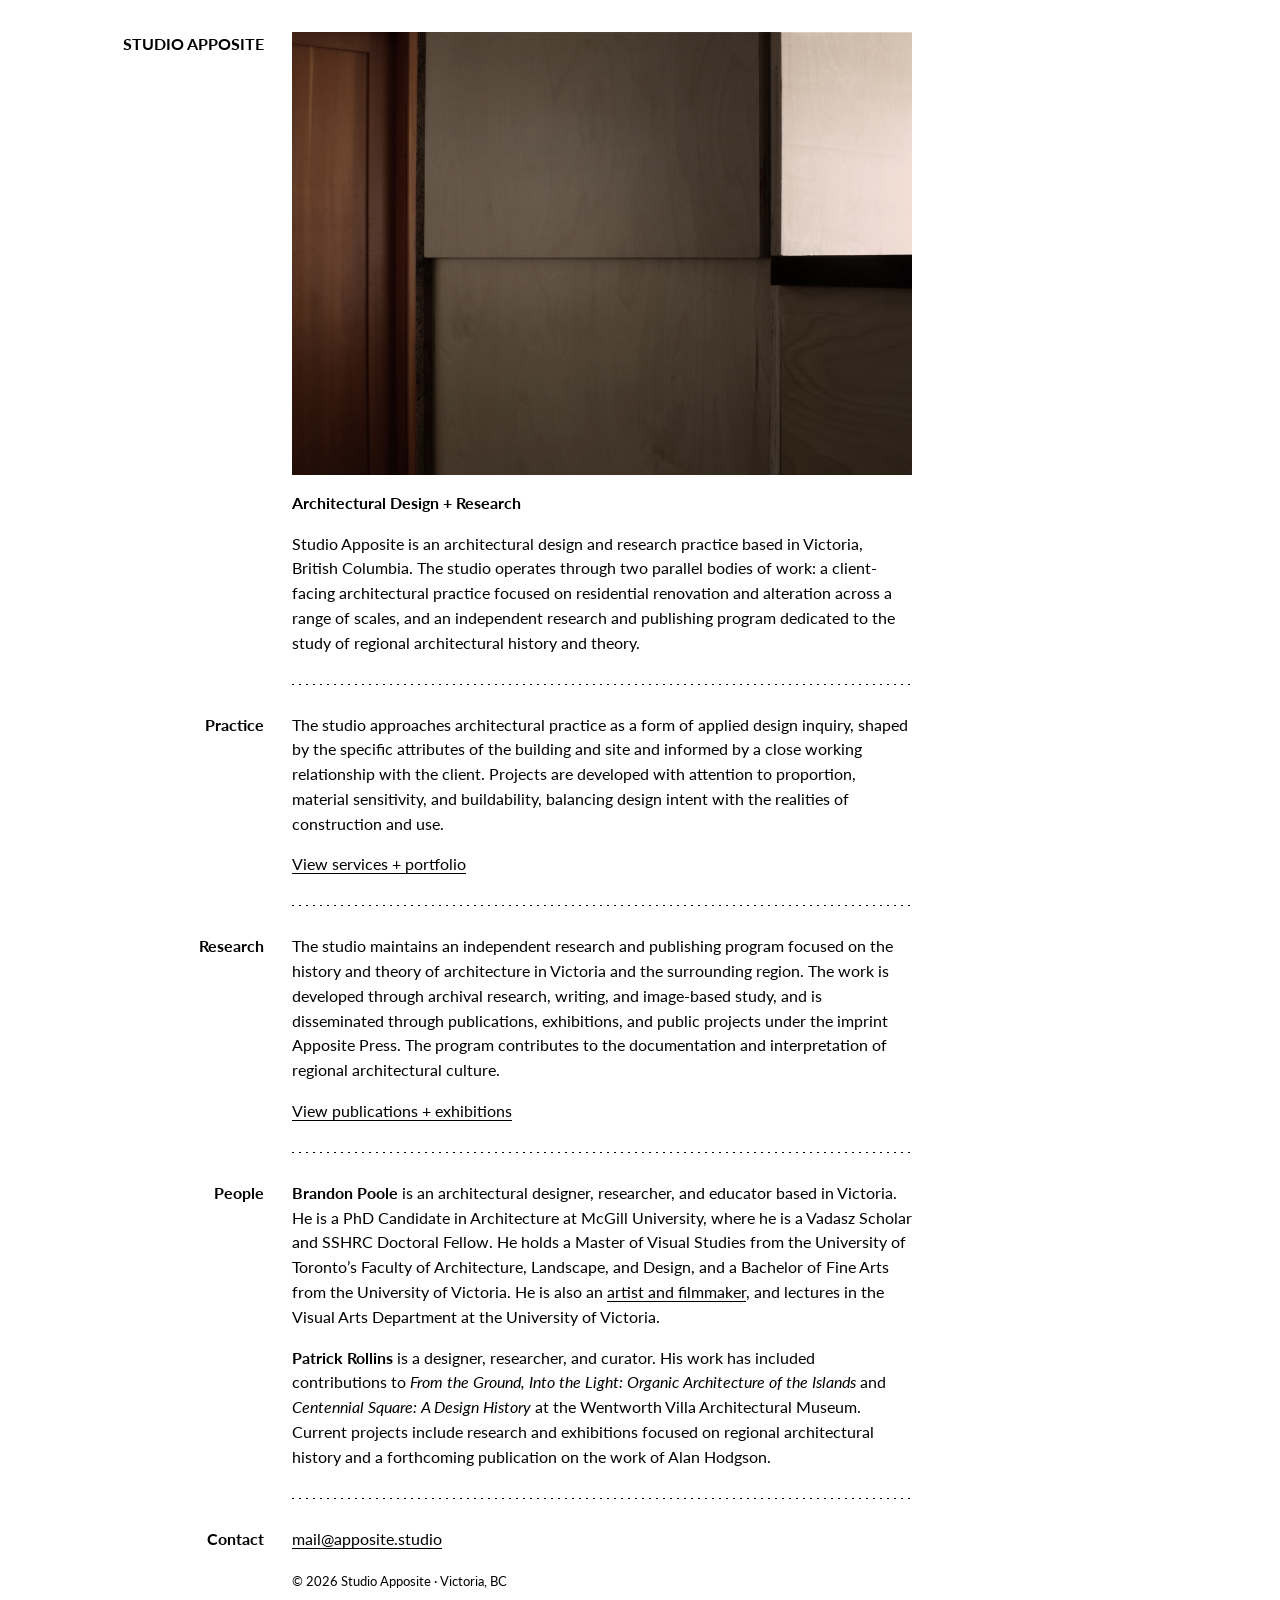
==== commit 32f1dbdf: "Update index.html" ====
--- a/index.html
+++ b/index.html
@@ -349,11 +349,6 @@
       </div>
     </section>
 
-    <section class="row rulewrap" aria-hidden="true">
-      <div class="label"></div>
-      <div class="content"><div class="rule"></div></div>
-    </section>
-
     <section class="row" id="colophon">
       <div class="label"></div>
       <div class="content">
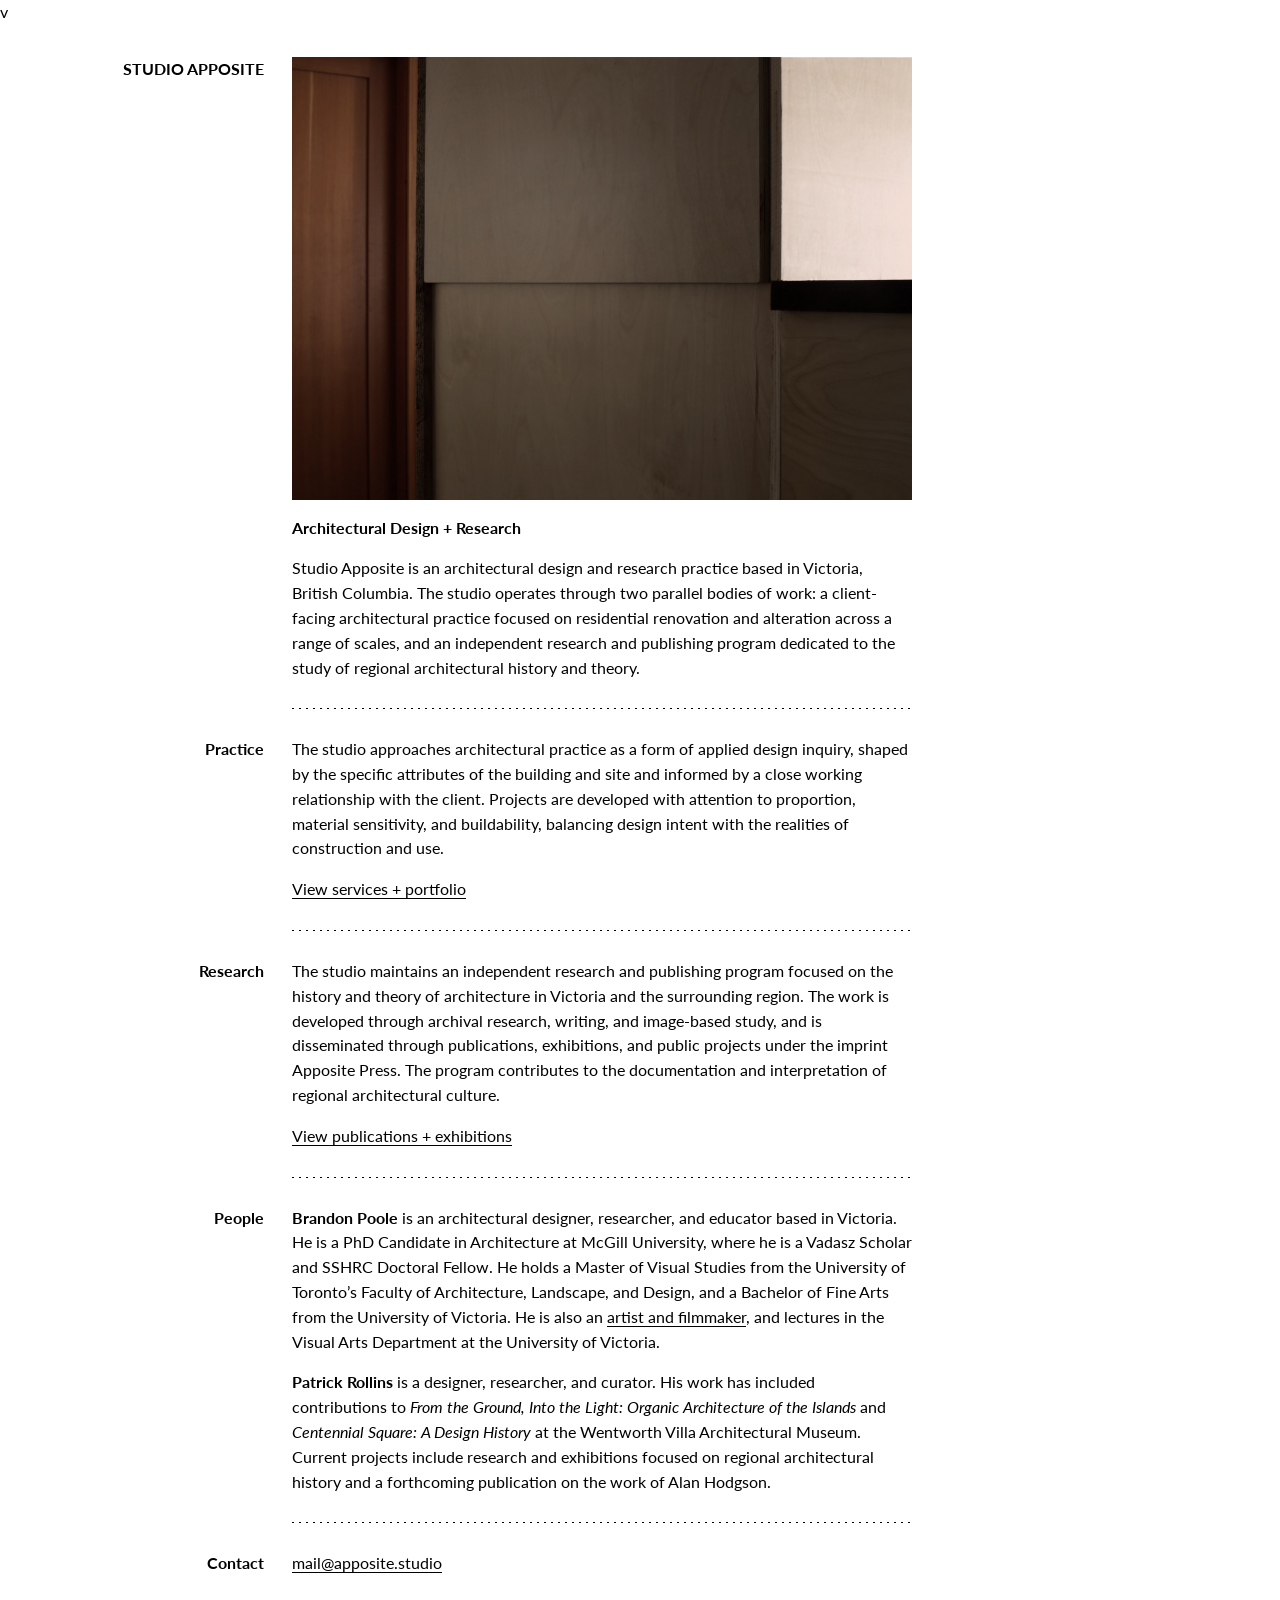
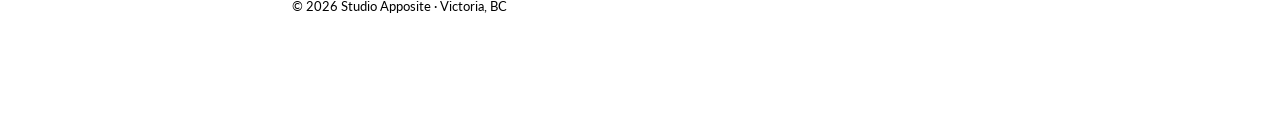
==== commit 95c7345f: "Update index.html" ====
--- a/index.html
+++ b/index.html
@@ -14,7 +14,23 @@
   <meta name="viewport" content="width=device-width, initial-scale=1" />
   <title>Studio Apposite — Architectural Design + Research | Victoria, BC</title>
   <meta name="description" content="Studio Apposite is an architectural design and research practice based in Victoria, BC, working across renovations, additions, and small-scale interventions." />
-  <link rel="icon" href="/favicon.ico" type="image/x-icon">
+
+  <!-- Link preview (Open Graph / Messenger) -->
+  <link rel="canonical" href="https://apposite.studio/" />
+  <meta property="og:site_name" content="Studio Apposite" />
+  <meta property="og:title" content="Studio Apposite — Architectural Design + Research" />
+  <meta property="og:description" content="Architectural design and research practice based in Victoria, British Columbia. Renovations, additions, and small-scale interventions, alongside a publishing program (Apposite Press)." />
+  <meta property="og:type" content="website" />
+  <meta property="og:url" content="https://apposite.studio/" />
+  <meta property="og:image" content="https://apposite.studio/assets/images/og-image.jpg" />
+  <meta property="og:image:width" content="1200" />
+  <meta property="og:image:height" content="630" />
+
+  <meta name="twitter:card" content="summary_large_image" />
+  <meta name="twitter:title" content="Studio Apposite — Architectural Design + Research" />
+  <meta name="twitter:description" content="Architectural design and research practice based in Victoria, BC. Renovations, additions, and small-scale interventions, plus Apposite Press." />
+  <meta name="twitter:image" content="https://apposite.studio/assets/images/og-image.jpg" />
+v  <link rel="icon" href="/favicon.ico" type="image/x-icon">
 
   <!-- Lato -->
   <link rel="preconnect" href="https://fonts.googleapis.com">
